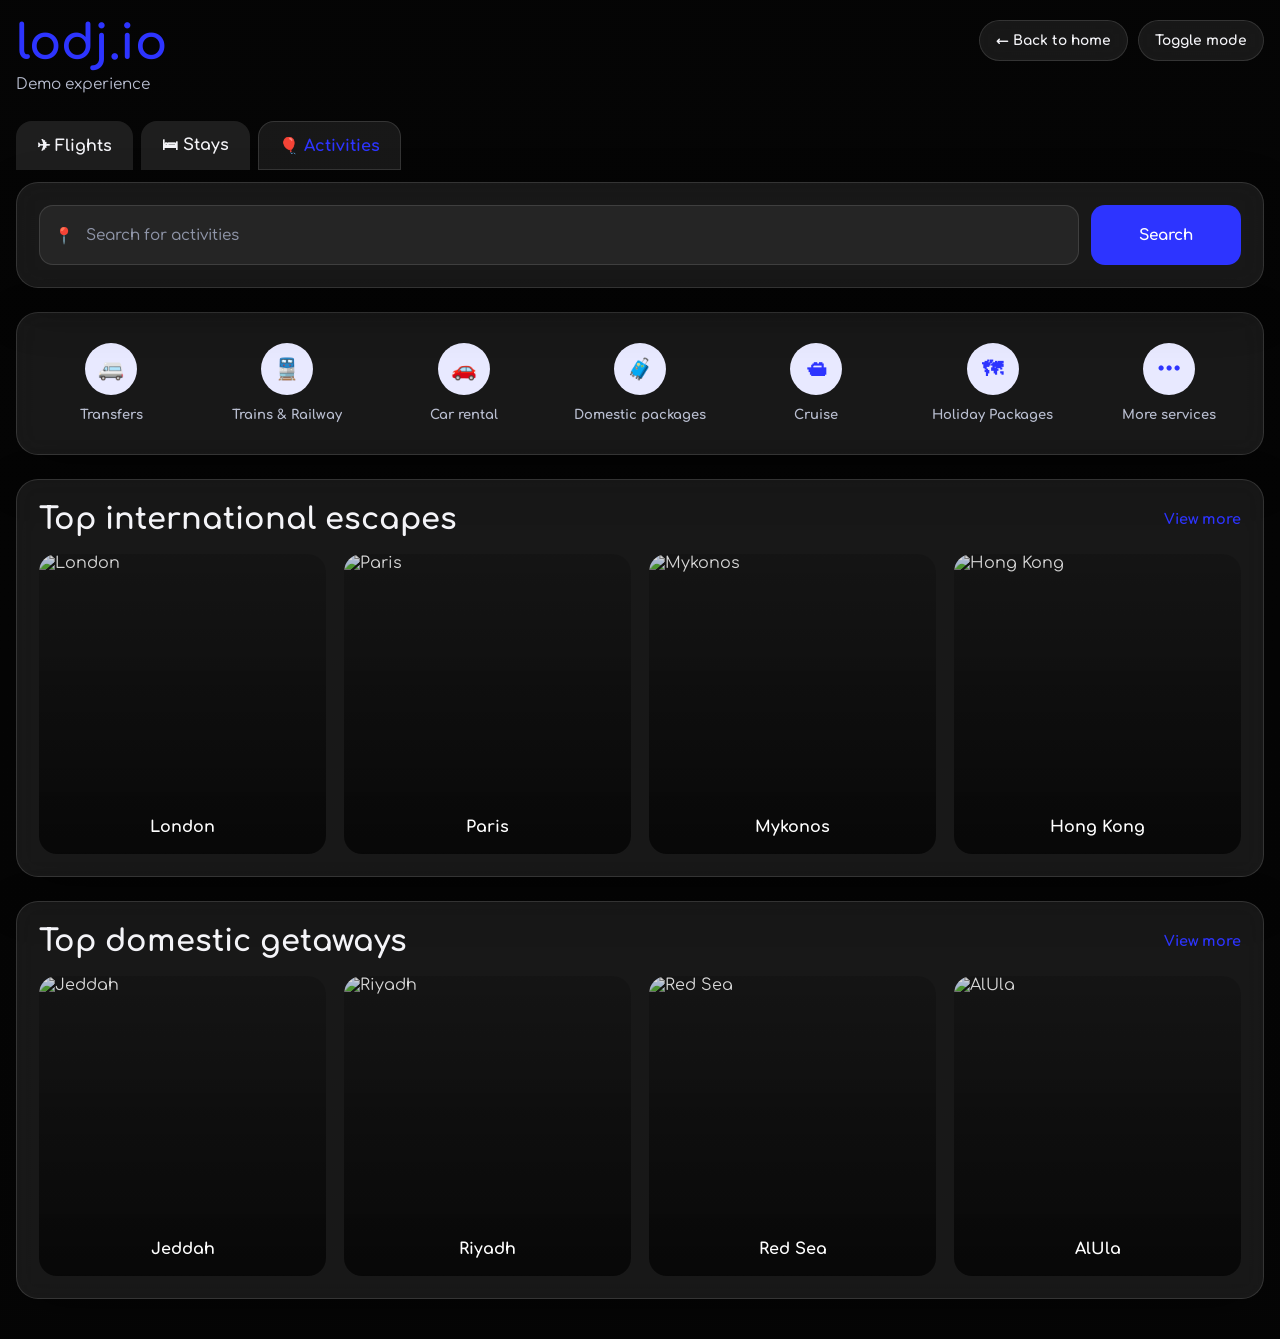
==== activities/index.html @ 9ab0baba "Restructure site into per-vertical paths - /flights, /hotels, /activities each have their own search" ====
<!doctype html>
<html lang="en">
<head>
  <meta charset="UTF-8">
  <meta name="viewport" content="width=device-width, initial-scale=1.0, viewport-fit=cover">
  <title>lodj.io · Activities</title>
  <link rel="preconnect" href="https://fonts.googleapis.com">
  <link rel="preconnect" href="https://fonts.gstatic.com" crossorigin>
  <link href="https://fonts.googleapis.com/css2?family=Comfortaa:wght@400;500;600;700&display=swap" rel="stylesheet">
  <link rel="stylesheet" href="../assets/css/search.css">
</head>
<body data-root="../" data-vertical="activities">
  <div class="page">
    <div id="search-topbar"></div>

    <div class="hero-card">
      <div class="panel active" id="activities">
        <div class="grid-activity">
          <div class="field">
            <span class="field-icon">📍</span>
            <input type="text" id="activity-search" placeholder="Search for activities">
          </div>

          <button class="search-btn" type="button" id="searchBtn">Search</button>
        </div>
      </div>
    </div>

    <div id="explore"></div>
  </div>

  <script src="../assets/js/verticals.js"></script>
  <script src="../assets/js/theme.js"></script>
  <script src="../data/destinations.js"></script>
  <script src="../assets/js/layout.js"></script>
  <script src="../assets/js/autocomplete.js"></script>
  <script src="search.js"></script>
</body>
</html>
---- assets/css/search.css ----
:root {
  --brand: #2D34FF;
  --brand-dark: #1c22c7;
  --brand-soft: #e8e9ff;
  --bg: #050505;
  --bg-elevated: #111217;
  --bg-card: rgba(255, 255, 255, 0.08);
  --text: #f4f4f8;
  --text-soft: #b9bed0;
  --text-muted: #8f95a8;
  --border: rgba(255, 255, 255, 0.12);
  --input-bg: rgba(255, 255, 255, 0.06);
  --shadow: 0 18px 50px rgba(0, 0, 0, 0.32);
}

body.light-mode {
  --bg: #f6f7fb;
  --bg-elevated: #ffffff;
  --bg-card: rgba(255, 255, 255, 0.96);
  --text: #191b22;
  --text-soft: #4f566b;
  --text-muted: #70778b;
  --border: rgba(25, 27, 34, 0.10);
  --input-bg: #f2f4fb;
  --shadow: 0 18px 45px rgba(22, 28, 45, 0.10);
}

* {
  box-sizing: border-box;
}

html, body {
  margin: 0;
  padding: 0;
  font-family: 'Comfortaa', sans-serif;
  background: var(--bg);
  color: var(--text);
  min-height: 100%;
  -webkit-text-size-adjust: 100%;
}

body {
  background:
    linear-gradient(rgba(5, 5, 5, 0.55), rgba(5, 5, 5, 0.65)),
    url('https://images.unsplash.com/photo-1500530855697-b586d89ba3ee?auto=format&fit=crop&w=1800&q=80') center center / cover no-repeat fixed;
}

body.light-mode {
  background:
    linear-gradient(rgba(246, 247, 251, 0.72), rgba(246, 247, 251, 0.82)),
    url('https://images.unsplash.com/photo-1500530855697-b586d89ba3ee?auto=format&fit=crop&w=1800&q=80') center center / cover no-repeat fixed;
}

a, button, input, select {
  font-family: 'Comfortaa', sans-serif;
}

.page {
  max-width: 1280px;
  margin: 0 auto;
  padding: max(20px, env(safe-area-inset-top)) 16px 40px;
  position: relative;
}

.topbar {
  display: flex;
  justify-content: space-between;
  align-items: flex-start;
  gap: 16px;
  margin-bottom: 28px;
}

.brand-wrap {
  display: flex;
  flex-direction: column;
  gap: 8px;
}

.logo {
  margin: 0;
  color: var(--brand);
  font-size: clamp(2.1rem, 6vw, 3rem);
  font-weight: 700;
  line-height: 1;
}

.sub {
  margin: 0;
  color: var(--text-soft);
  font-size: 0.95rem;
}

.top-actions {
  display: flex;
  align-items: center;
  gap: 10px;
  flex-wrap: wrap;
  justify-content: flex-end;
}

.home-link,
.mode-toggle {
  border: 1px solid var(--border);
  background: var(--bg-card);
  color: var(--text);
  text-decoration: none;
  padding: 12px 16px;
  border-radius: 999px;
  font-size: 0.86rem;
  font-weight: 700;
  cursor: pointer;
  backdrop-filter: blur(12px);
  -webkit-backdrop-filter: blur(12px);
}

.hero-card,
.services,
.section {
  background: var(--bg-card);
  border: 1px solid var(--border);
  border-radius: 22px;
  box-shadow: var(--shadow);
  backdrop-filter: blur(12px);
  -webkit-backdrop-filter: blur(12px);
}

.tabs {
  display: flex;
  gap: 8px;
  margin-bottom: 12px;
  flex-wrap: wrap;
  position: relative;
  z-index: 5;
}

.tab {
  border: 1px solid transparent;
  background: rgba(255, 255, 255, 0.10);
  color: var(--text);
  padding: 14px 20px;
  border-radius: 16px 16px 0 0;
  font-size: 1rem;
  font-weight: 700;
  cursor: pointer;
}

.tab.active {
  background: var(--bg-card);
  color: var(--brand);
  border-color: var(--border);
}

.hero-card {
  padding: 22px;
  position: relative;
  z-index: 20;
  overflow: visible;
}

.panel {
  display: none;
  overflow: visible;
}

.panel.active {
  display: block;
}

.filters {
  display: flex;
  flex-wrap: wrap;
  gap: 12px 16px;
  align-items: center;
  margin-bottom: 18px;
  position: relative;
  z-index: 20;
}

.pills {
  display: flex;
  gap: 10px;
  flex-wrap: wrap;
}

.pill {
  border: 1px solid var(--border);
  background: var(--input-bg);
  color: var(--text);
  border-radius: 999px;
  padding: 10px 14px;
  font-size: 0.88rem;
  font-weight: 700;
  cursor: pointer;
}

.pill.active {
  background: var(--brand-soft);
  color: var(--brand);
  border-color: rgba(45, 52, 255, 0.28);
}

.check {
  display: inline-flex;
  align-items: center;
  gap: 8px;
  color: var(--text-soft);
  font-size: 0.92rem;
  font-weight: 700;
}

.check input {
  width: 18px;
  height: 18px;
  accent-color: var(--brand);
}

.grid-flight,
.grid-stay,
.grid-activity {
  display: grid;
  gap: 12px;
  overflow: visible;
}

.grid-flight {
  grid-template-columns: 1.1fr 1.1fr 0.9fr 0.9fr 1fr 150px;
}

.grid-stay {
  grid-template-columns: 1.4fr 0.9fr 0.9fr 1fr 150px;
}

.grid-activity {
  grid-template-columns: 1fr 150px;
}

.field {
  position: relative;
  min-height: 60px;
  display: flex;
  align-items: center;
  padding: 0 16px 0 44px;
  background: var(--input-bg);
  border: 1px solid var(--border);
  border-radius: 14px;
  overflow: visible;
  z-index: 25;
}

.field:focus-within {
  z-index: 60;
}

.field-icon {
  position: absolute;
  left: 14px;
  top: 50%;
  transform: translateY(-50%);
  color: var(--brand);
  font-size: 1rem;
  z-index: 2;
}

.field input,
.field select {
  width: 100%;
  border: 0;
  outline: 0;
  background: transparent;
  color: var(--text);
  font-size: 0.95rem;
  font-weight: 700;
  min-width: 0;
}

.field input::placeholder {
  color: var(--text-muted);
  font-weight: 500;
}

.search-btn {
  min-height: 60px;
  border: 0;
  border-radius: 14px;
  background: var(--brand);
  color: #fff;
  font-size: 0.95rem;
  font-weight: 700;
  cursor: pointer;
  transition: 0.2s ease;
}

.search-btn:hover {
  background: var(--brand-dark);
}

.services {
  margin-top: 24px;
  padding: 18px 12px;
  position: relative;
  z-index: 1;
}

.services-row {
  display: grid;
  grid-template-columns: repeat(7, 1fr);
  gap: 12px;
}

.service {
  text-align: center;
  padding: 12px 6px;
}

.service-icon {
  width: 52px;
  height: 52px;
  margin: 0 auto 10px;
  border-radius: 50%;
  display: flex;
  align-items: center;
  justify-content: center;
  background: var(--brand-soft);
  color: var(--brand);
  font-size: 1.3rem;
  font-weight: 700;
}

.service-label {
  color: var(--text-soft);
  font-size: 0.82rem;
  line-height: 1.45;
  font-weight: 700;
}

.section {
  margin-top: 24px;
  padding: 22px;
  position: relative;
  z-index: 1;
}

.section-head {
  display: flex;
  align-items: center;
  justify-content: space-between;
  gap: 12px;
  margin-bottom: 18px;
  flex-wrap: wrap;
}

.section-head h2 {
  margin: 0;
  font-size: clamp(1.2rem, 4vw, 1.9rem);
  color: var(--text);
}

.view-more {
  color: var(--brand);
  text-decoration: none;
  font-size: 0.9rem;
  font-weight: 700;
}

.dest-grid {
  display: grid;
  grid-template-columns: repeat(4, 1fr);
  gap: 18px;
}

.dest-card {
  position: relative;
  height: 300px;
  border-radius: 18px;
  overflow: hidden;
  text-decoration: none;
  color: #fff;
  display: block;
}

.dest-card img {
  width: 100%;
  height: 100%;
  object-fit: cover;
  display: block;
}

.dest-card::after {
  content: "";
  position: absolute;
  inset: 0;
  background: linear-gradient(to top, rgba(0,0,0,0.68), rgba(0,0,0,0.14));
}

.dest-name {
  position: absolute;
  left: 0;
  right: 0;
  bottom: 18px;
  text-align: center;
  z-index: 1;
  font-size: 1rem;
  font-weight: 700;
}

.autocomplete-box {
  position: absolute;
  top: calc(100% + 8px);
  left: 0;
  min-width: 420px;
  width: max(100%, 420px);
  max-width: min(92vw, 560px);
  background: var(--bg-elevated);
  border: 1px solid var(--border);
  border-radius: 16px;
  box-shadow: 0 22px 60px rgba(0, 0, 0, 0.42);
  z-index: 9999;
  padding: 8px;
  display: none;
  max-height: 360px;
  overflow-y: auto;
}

.autocomplete-box.show {
  display: block;
}

.auto-section-title {
  padding: 8px 10px;
  color: var(--text-muted);
  font-size: 0.72rem;
  font-weight: 700;
  text-transform: uppercase;
  letter-spacing: 0.08em;
}

.auto-item {
  display: flex;
  justify-content: space-between;
  gap: 12px;
  align-items: center;
  padding: 12px 14px;
  border-radius: 12px;
  cursor: pointer;
}

.auto-item:hover {
  background: var(--input-bg);
}

.auto-main {
  color: var(--text);
  font-size: 0.9rem;
  font-weight: 700;
  line-height: 1.4;
}

.auto-sub {
  color: var(--text-muted);
  font-size: 0.78rem;
  margin-top: 3px;
  line-height: 1.55;
  max-width: 360px;
}

.auto-tag {
  background: var(--brand-soft);
  color: var(--brand);
  border-radius: 999px;
  padding: 6px 10px;
  font-size: 0.68rem;
  font-weight: 700;
  white-space: nowrap;
  flex-shrink: 0;
}

@media (max-width: 1100px) {
  .grid-flight,
  .grid-stay {
    grid-template-columns: 1fr 1fr;
  }

  .grid-activity {
    grid-template-columns: 1fr;
  }

  .services-row,
  .dest-grid {
    grid-template-columns: repeat(2, 1fr);
  }

  .search-btn {
    width: 100%;
  }
}

@media (max-width: 700px) {
  .page {
    padding-left: 12px;
    padding-right: 12px;
  }

  .topbar {
    flex-direction: column;
    align-items: stretch;
  }

  .top-actions {
    justify-content: flex-start;
  }

  .tabs {
    gap: 8px;
  }

  .tab {
    flex: 1 1 auto;
    border-radius: 14px;
    text-align: center;
    padding: 14px 12px;
    font-size: 0.88rem;
  }

  .hero-card {
    padding: 16px;
  }

  .grid-flight,
  .grid-stay,
  .grid-activity,
  .services-row,
  .dest-grid {
    grid-template-columns: 1fr;
  }

  .dest-card {
    height: 260px;
  }

  .filters {
    align-items: flex-start;
  }

  .check {
    font-size: 0.84rem;
  }

  .autocomplete-box {
    left: 0;
    right: 0;
    min-width: 0;
    width: 100%;
    max-width: 100%;
  }

  .auto-sub {
    max-width: 100%;
  }
}

/* Vertical tabs are links to /flights/, /hotels/, /activities/ */
a.tab {
  text-decoration: none;
  display: inline-block;
}
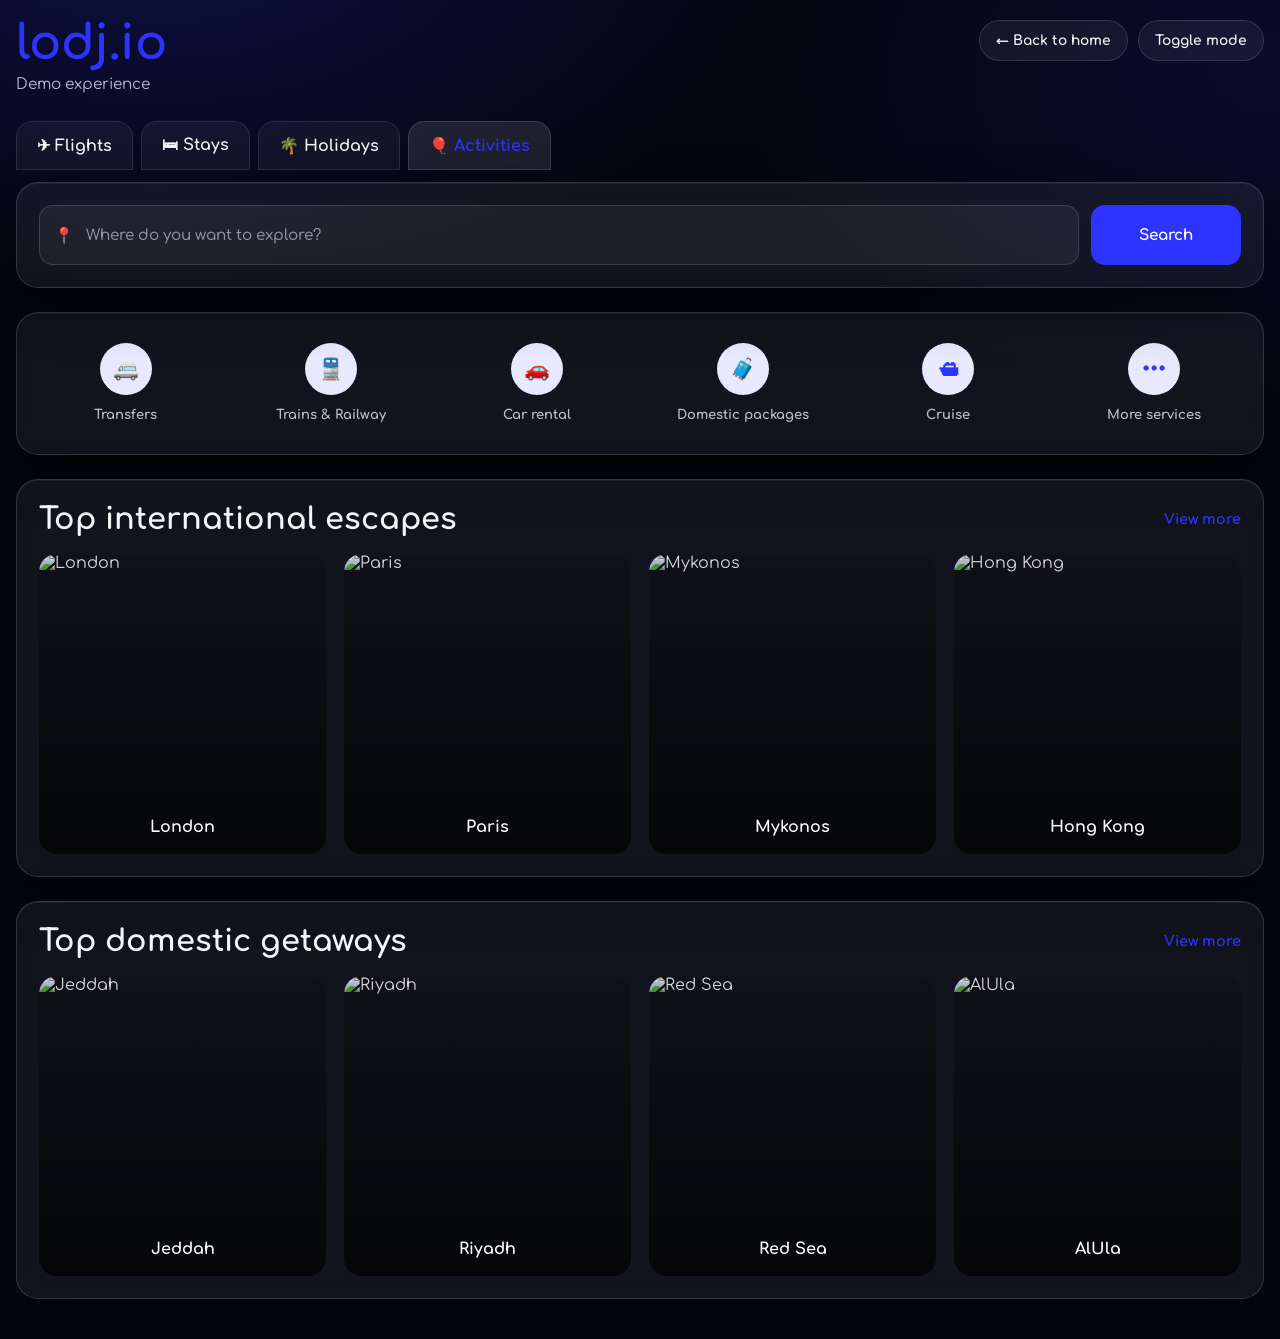
==== commit 4ff92571: "Navy theme, Holidays vertical, validated wildcard search, real airline logos - Replace background ph" ====
--- a/activities/index.html
+++ b/activities/index.html
@@ -18,7 +18,8 @@
         <div class="grid-activity">
           <div class="field">
             <span class="field-icon">📍</span>
-            <input type="text" id="activity-search" placeholder="Search for activities">
+            <input type="text" id="activity-search" placeholder="Where do you want to explore?" autocomplete="off">
+              <div class="autocomplete-box" id="activity-search-box"></div>
           </div>
 
           <button class="search-btn" type="button" id="searchBtn">Search</button>
--- a/assets/css/search.css
+++ b/assets/css/search.css
@@ -2,15 +2,15 @@
   --brand: #2D34FF;
   --brand-dark: #1c22c7;
   --brand-soft: #e8e9ff;
-  --bg: #050505;
-  --bg-elevated: #111217;
-  --bg-card: rgba(255, 255, 255, 0.08);
+  --bg: #04060f;
+  --bg-elevated: #0b1022;
+  --bg-card: rgba(255, 255, 255, 0.06);
   --text: #f4f4f8;
   --text-soft: #b9bed0;
   --text-muted: #8f95a8;
-  --border: rgba(255, 255, 255, 0.12);
-  --input-bg: rgba(255, 255, 255, 0.06);
-  --shadow: 0 18px 50px rgba(0, 0, 0, 0.32);
+  --border: rgba(255, 255, 255, 0.14);
+  --input-bg: rgba(255, 255, 255, 0.05);
+  --shadow: 0 18px 50px rgba(0, 0, 0, 0.45), inset 0 1px 0 rgba(255, 255, 255, 0.06);
 }
 
 body.light-mode {
@@ -39,16 +39,17 @@
   -webkit-text-size-adjust: 100%;
 }
 
+/* Deep navy, no photo, so the glass panels and tabs stand out */
 body {
   background:
-    linear-gradient(rgba(5, 5, 5, 0.55), rgba(5, 5, 5, 0.65)),
-    url('https://images.unsplash.com/photo-1500530855697-b586d89ba3ee?auto=format&fit=crop&w=1800&q=80') center center / cover no-repeat fixed;
+    radial-gradient(1100px 620px at 12% -10%, rgba(45, 52, 255, 0.22), transparent 60%),
+    radial-gradient(900px 560px at 100% 8%, rgba(45, 52, 255, 0.12), transparent 60%),
+    var(--bg);
+  background-attachment: fixed;
 }
 
 body.light-mode {
-  background:
-    linear-gradient(rgba(246, 247, 251, 0.72), rgba(246, 247, 251, 0.82)),
-    url('https://images.unsplash.com/photo-1500530855697-b586d89ba3ee?auto=format&fit=crop&w=1800&q=80') center center / cover no-repeat fixed;
+  background: var(--bg);
 }
 
 a, button, input, select {
@@ -134,8 +135,10 @@
 }
 
 .tab {
-  border: 1px solid transparent;
-  background: rgba(255, 255, 255, 0.10);
+  border: 1px solid rgba(255, 255, 255, 0.10);
+  background: rgba(255, 255, 255, 0.05);
+  backdrop-filter: blur(12px);
+  -webkit-backdrop-filter: blur(12px);
   color: var(--text);
   padding: 14px 20px;
   border-radius: 16px 16px 0 0;
@@ -144,8 +147,17 @@
   cursor: pointer;
 }
 
+.tab:hover {
+  background: rgba(255, 255, 255, 0.09);
+}
+
+body.light-mode .tab {
+  background: rgba(25, 27, 34, 0.04);
+  border-color: rgba(25, 27, 34, 0.08);
+}
+
 .tab.active {
-  background: var(--bg-card);
+  background: rgba(255, 255, 255, 0.10);
   color: var(--brand);
   border-color: var(--border);
 }
@@ -303,7 +315,7 @@
 
 .services-row {
   display: grid;
-  grid-template-columns: repeat(7, 1fr);
+  grid-template-columns: repeat(6, 1fr);
   gap: 12px;
 }
 
@@ -563,3 +575,72 @@
   text-decoration: none;
   display: inline-block;
 }
+
+.grid-holiday {
+  display: grid;
+  gap: 12px;
+  overflow: visible;
+  grid-template-columns: 1.1fr 1.1fr 0.9fr 0.9fr 1fr 150px;
+}
+
+/* ---- Search validation ---- */
+.field.invalid {
+  margin-bottom: 20px;
+  border-color: #ef4b58;
+  box-shadow: 0 0 0 3px rgba(239, 75, 88, 0.18);
+}
+
+.field-error {
+  position: absolute;
+  left: 14px;
+  top: calc(100% + 4px);
+  color: #ff6b77;
+  font-size: 0.72rem;
+  font-weight: 700;
+  white-space: nowrap;
+  pointer-events: none;
+}
+
+.field.invalid .autocomplete-box.show {
+  top: calc(100% + 24px);
+}
+
+.auto-item.active {
+  background: var(--input-bg);
+  outline: 1px solid rgba(45, 52, 255, 0.4);
+}
+
+.auto-empty {
+  padding: 12px 10px 4px;
+  color: var(--text-soft);
+  font-size: 0.86rem;
+  font-weight: 700;
+}
+
+.auto-hint {
+  padding: 8px 10px 4px;
+  margin-top: 4px;
+  border-top: 1px solid var(--border);
+  color: var(--text-muted);
+  font-size: 0.72rem;
+}
+
+.auto-hint b {
+  color: var(--text-soft);
+}
+
+@media (max-width: 1100px) {
+  .grid-holiday {
+    grid-template-columns: 1fr 1fr;
+  }
+}
+
+@media (max-width: 700px) {
+  .grid-holiday {
+    grid-template-columns: 1fr;
+  }
+
+  .field-error {
+    white-space: normal;
+  }
+}
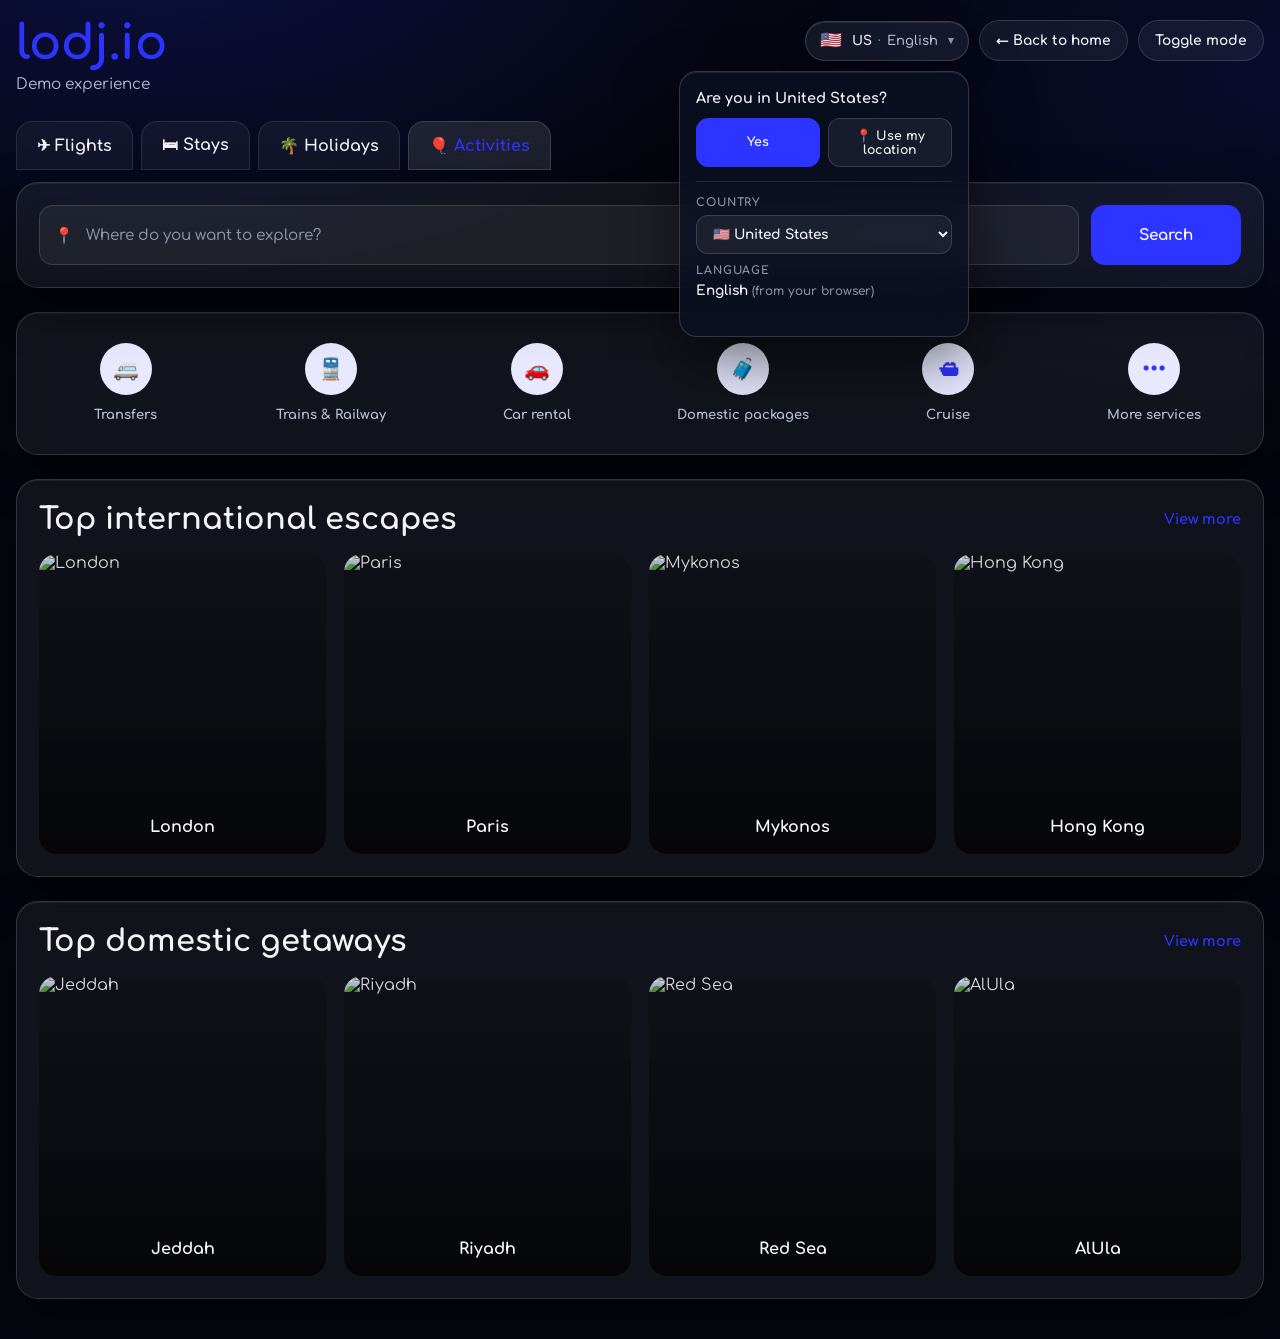
==== commit f764ed1f: "Add country + language glass box to page headers - Shows flag, country code and browser language nex" ====
--- a/activities/index.html
+++ b/activities/index.html
@@ -8,6 +8,7 @@
   <link rel="preconnect" href="https://fonts.gstatic.com" crossorigin>
   <link href="https://fonts.googleapis.com/css2?family=Comfortaa:wght@400;500;600;700&display=swap" rel="stylesheet">
   <link rel="stylesheet" href="../assets/css/search.css">
+  <link rel="stylesheet" href="../assets/css/locale.css">
 </head>
 <body data-root="../" data-vertical="activities">
   <div class="page">
@@ -34,6 +35,7 @@
   <script src="../assets/js/theme.js"></script>
   <script src="../data/destinations.js"></script>
   <script src="../assets/js/layout.js"></script>
+  <script src="../assets/js/locale.js"></script>
   <script src="../assets/js/autocomplete.js"></script>
   <script src="search.js"></script>
 </body>
--- a/assets/css/search.css
+++ b/assets/css/search.css
@@ -644,3 +644,12 @@
     white-space: normal;
   }
 }
+
+/* Return date greyed out for one-way flights */
+.field.disabled {
+  opacity: 0.4;
+}
+
+.field.disabled input {
+  cursor: not-allowed;
+}
--- a/assets/css/locale.css
+++ b/assets/css/locale.css
@@ -0,0 +1,212 @@
+/* Country + language glass box (assets/js/locale.js) */
+.locale {
+  position: relative;
+}
+
+.locale-btn {
+  display: inline-flex;
+  align-items: center;
+  gap: 10px;
+  padding: 8px 14px;
+  min-height: 40px;
+  border-radius: 999px;
+  border: 1px solid rgba(255, 255, 255, 0.16);
+  background: rgba(255, 255, 255, 0.07);
+  backdrop-filter: blur(14px) saturate(140%);
+  -webkit-backdrop-filter: blur(14px) saturate(140%);
+  box-shadow: inset 0 1px 0 rgba(255, 255, 255, 0.08), 0 10px 30px rgba(0, 0, 0, 0.25);
+  color: var(--text);
+  font-family: 'Comfortaa', sans-serif;
+  font-weight: 700;
+  font-size: 0.82rem;
+  cursor: pointer;
+}
+
+.locale-btn:hover {
+  background: rgba(255, 255, 255, 0.11);
+}
+
+.locale-flag {
+  display: inline-flex;
+  font-size: 1.1rem;
+  line-height: 1;
+}
+
+.locale-flag img {
+  width: 22px;
+  height: 16px;
+  object-fit: cover;
+  border-radius: 3px;
+  box-shadow: 0 0 0 1px rgba(255, 255, 255, 0.2);
+}
+
+.locale-text {
+  display: inline-flex;
+  gap: 6px;
+}
+
+.locale-lang {
+  color: var(--text-soft);
+  font-weight: 600;
+}
+
+.locale-lang::before {
+  content: '·';
+  margin-right: 6px;
+  color: var(--text-muted);
+}
+
+.locale-caret {
+  color: var(--text-muted);
+  font-size: 0.7rem;
+}
+
+.locale-pop {
+  display: none;
+  position: absolute;
+  top: calc(100% + 10px);
+  right: 0;
+  width: 290px;
+  padding: 16px;
+  border-radius: 18px;
+  border: 1px solid rgba(255, 255, 255, 0.16);
+  background: rgba(11, 16, 34, 0.82);
+  backdrop-filter: blur(18px) saturate(140%);
+  -webkit-backdrop-filter: blur(18px) saturate(140%);
+  box-shadow: 0 24px 60px rgba(0, 0, 0, 0.5), inset 0 1px 0 rgba(255, 255, 255, 0.08);
+  color: var(--text);
+  z-index: 10000;
+  text-align: left;
+}
+
+.locale.open .locale-pop {
+  display: block;
+}
+
+.locale-ask {
+  display: none;
+  padding-bottom: 14px;
+  margin-bottom: 14px;
+  border-bottom: 1px solid rgba(255, 255, 255, 0.1);
+}
+
+.locale.asking .locale-ask {
+  display: block;
+}
+
+.locale-q {
+  font-size: 0.9rem;
+  font-weight: 700;
+  margin-bottom: 10px;
+  line-height: 1.4;
+}
+
+.locale-actions {
+  display: flex;
+  gap: 8px;
+}
+
+.locale-actions button {
+  flex: 1;
+  padding: 9px 10px;
+  border-radius: 12px;
+  border: 1px solid rgba(255, 255, 255, 0.14);
+  background: rgba(255, 255, 255, 0.06);
+  color: var(--text);
+  font-family: 'Comfortaa', sans-serif;
+  font-weight: 700;
+  font-size: 0.78rem;
+  cursor: pointer;
+}
+
+.locale-actions .locale-yes {
+  background: var(--brand);
+  border-color: var(--brand);
+  color: #fff;
+}
+
+.locale-label {
+  display: block;
+  margin-top: 10px;
+  color: var(--text-muted);
+  font-size: 0.7rem;
+  font-weight: 700;
+  text-transform: uppercase;
+  letter-spacing: 0.08em;
+}
+
+.locale-select {
+  display: block;
+  width: 100%;
+  margin-top: 6px;
+  padding: 10px 12px;
+  border-radius: 12px;
+  border: 1px solid rgba(255, 255, 255, 0.14);
+  background: rgba(255, 255, 255, 0.06);
+  color: var(--text);
+  font-family: 'Comfortaa', sans-serif;
+  font-size: 0.85rem;
+  font-weight: 700;
+  text-transform: none;
+  letter-spacing: 0;
+}
+
+.locale-select option {
+  background: #0b1022;
+  color: #f4f4f8;
+}
+
+.locale-lang-row {
+  margin-top: 6px;
+  color: var(--text);
+  font-size: 0.85rem;
+  text-transform: none;
+  letter-spacing: 0;
+}
+
+.locale-note {
+  color: var(--text-muted);
+  font-weight: 600;
+  font-size: 0.75rem;
+}
+
+.locale-status {
+  margin-top: 10px;
+  color: var(--text-soft);
+  font-size: 0.75rem;
+  font-weight: 600;
+  min-height: 1em;
+}
+
+/* Light mode */
+body.light-mode .locale-btn {
+  background: rgba(255, 255, 255, 0.7);
+  border-color: rgba(25, 27, 34, 0.12);
+}
+
+body.light-mode .locale-pop {
+  background: rgba(255, 255, 255, 0.92);
+  border-color: rgba(25, 27, 34, 0.12);
+}
+
+body.light-mode .locale-select,
+body.light-mode .locale-actions button:not(.locale-yes) {
+  background: #f2f4fb;
+  border-color: rgba(25, 27, 34, 0.12);
+}
+
+body.light-mode .locale-select option {
+  background: #fff;
+  color: #191b22;
+}
+
+@media (max-width: 700px) {
+  .locale-pop {
+    position: fixed;
+    top: auto;
+    left: 12px;
+    right: 12px;
+    bottom: 12px;
+    width: auto;
+  }
+}
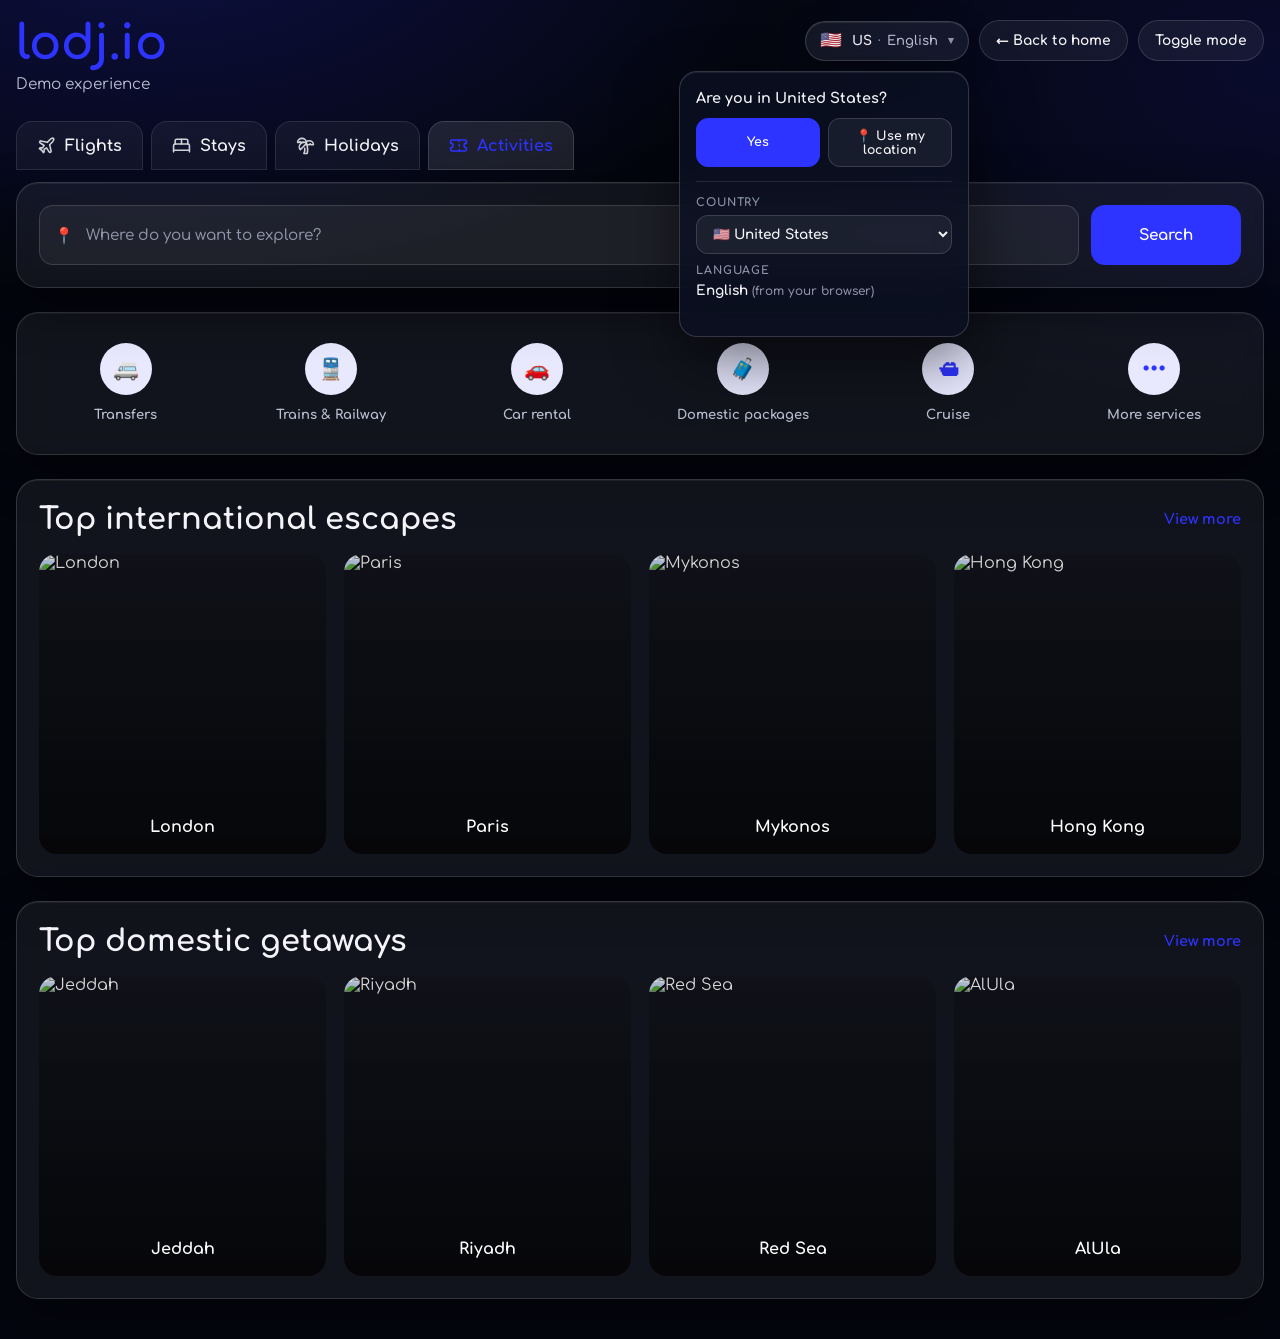
==== commit 58ccb464: "Import all 5,890 open Accor hotels (119 countries); merge city spellings; match hotel names Co-Autho" ====
--- a/activities/index.html
+++ b/activities/index.html
@@ -8,7 +8,7 @@
   <link rel="preconnect" href="https://fonts.gstatic.com" crossorigin>
   <link href="https://fonts.googleapis.com/css2?family=Comfortaa:wght@400;500;600;700&display=swap" rel="stylesheet">
   <link rel="stylesheet" href="../assets/css/search.css">
-  <link rel="stylesheet" href="../assets/css/locale.css">
+  <link rel="stylesheet" href="../assets/css/pos.css">
 </head>
 <body data-root="../" data-vertical="activities">
   <div class="page">
@@ -35,7 +35,7 @@
   <script src="../assets/js/theme.js"></script>
   <script src="../data/destinations.js"></script>
   <script src="../assets/js/layout.js"></script>
-  <script src="../assets/js/locale.js"></script>
+  <script src="../assets/js/pos.js"></script>
   <script src="../assets/js/autocomplete.js"></script>
   <script src="search.js"></script>
 </body>
--- a/assets/css/search.css
+++ b/assets/css/search.css
@@ -570,10 +570,24 @@
   }
 }
 
-/* Vertical tabs are links to /flights/, /hotels/, /activities/ */
+/* Vertical tabs are links to /flights/, /hotels/, /holidays/, /activities/ */
 a.tab {
   text-decoration: none;
-  display: inline-block;
+  display: inline-flex;
+  align-items: center;
+  justify-content: center;
+  gap: 9px;
+}
+
+.tab-icon {
+  width: 19px;
+  height: 19px;
+  flex-shrink: 0;
+  opacity: 0.85;
+}
+
+.tab.active .tab-icon {
+  opacity: 1;
 }
 
 .grid-holiday {
--- a/assets/css/pos.css
+++ b/assets/css/pos.css
@@ -0,0 +1,212 @@
+/* Country + language glass box (assets/js/locale.js) */
+.locale {
+  position: relative;
+}
+
+.locale-btn {
+  display: inline-flex;
+  align-items: center;
+  gap: 10px;
+  padding: 8px 14px;
+  min-height: 40px;
+  border-radius: 999px;
+  border: 1px solid rgba(255, 255, 255, 0.16);
+  background: rgba(255, 255, 255, 0.07);
+  backdrop-filter: blur(14px) saturate(140%);
+  -webkit-backdrop-filter: blur(14px) saturate(140%);
+  box-shadow: inset 0 1px 0 rgba(255, 255, 255, 0.08), 0 10px 30px rgba(0, 0, 0, 0.25);
+  color: var(--text);
+  font-family: 'Comfortaa', sans-serif;
+  font-weight: 700;
+  font-size: 0.82rem;
+  cursor: pointer;
+}
+
+.locale-btn:hover {
+  background: rgba(255, 255, 255, 0.11);
+}
+
+.locale-flag {
+  display: inline-flex;
+  font-size: 1.1rem;
+  line-height: 1;
+}
+
+.locale-flag img {
+  width: 22px;
+  height: 16px;
+  object-fit: cover;
+  border-radius: 3px;
+  box-shadow: 0 0 0 1px rgba(255, 255, 255, 0.2);
+}
+
+.locale-text {
+  display: inline-flex;
+  gap: 6px;
+}
+
+.locale-lang {
+  color: var(--text-soft);
+  font-weight: 600;
+}
+
+.locale-lang::before {
+  content: '·';
+  margin-right: 6px;
+  color: var(--text-muted);
+}
+
+.locale-caret {
+  color: var(--text-muted);
+  font-size: 0.7rem;
+}
+
+.locale-pop {
+  display: none;
+  position: absolute;
+  top: calc(100% + 10px);
+  right: 0;
+  width: 290px;
+  padding: 16px;
+  border-radius: 18px;
+  border: 1px solid rgba(255, 255, 255, 0.16);
+  background: rgba(11, 16, 34, 0.82);
+  backdrop-filter: blur(18px) saturate(140%);
+  -webkit-backdrop-filter: blur(18px) saturate(140%);
+  box-shadow: 0 24px 60px rgba(0, 0, 0, 0.5), inset 0 1px 0 rgba(255, 255, 255, 0.08);
+  color: var(--text);
+  z-index: 10000;
+  text-align: left;
+}
+
+.locale.open .locale-pop {
+  display: block;
+}
+
+.locale-ask {
+  display: none;
+  padding-bottom: 14px;
+  margin-bottom: 14px;
+  border-bottom: 1px solid rgba(255, 255, 255, 0.1);
+}
+
+.locale.asking .locale-ask {
+  display: block;
+}
+
+.locale-q {
+  font-size: 0.9rem;
+  font-weight: 700;
+  margin-bottom: 10px;
+  line-height: 1.4;
+}
+
+.locale-actions {
+  display: flex;
+  gap: 8px;
+}
+
+.locale-actions button {
+  flex: 1;
+  padding: 9px 10px;
+  border-radius: 12px;
+  border: 1px solid rgba(255, 255, 255, 0.14);
+  background: rgba(255, 255, 255, 0.06);
+  color: var(--text);
+  font-family: 'Comfortaa', sans-serif;
+  font-weight: 700;
+  font-size: 0.78rem;
+  cursor: pointer;
+}
+
+.locale-actions .locale-yes {
+  background: var(--brand);
+  border-color: var(--brand);
+  color: #fff;
+}
+
+.locale-label {
+  display: block;
+  margin-top: 10px;
+  color: var(--text-muted);
+  font-size: 0.7rem;
+  font-weight: 700;
+  text-transform: uppercase;
+  letter-spacing: 0.08em;
+}
+
+.locale-select {
+  display: block;
+  width: 100%;
+  margin-top: 6px;
+  padding: 10px 12px;
+  border-radius: 12px;
+  border: 1px solid rgba(255, 255, 255, 0.14);
+  background: rgba(255, 255, 255, 0.06);
+  color: var(--text);
+  font-family: 'Comfortaa', sans-serif;
+  font-size: 0.85rem;
+  font-weight: 700;
+  text-transform: none;
+  letter-spacing: 0;
+}
+
+.locale-select option {
+  background: #0b1022;
+  color: #f4f4f8;
+}
+
+.locale-lang-row {
+  margin-top: 6px;
+  color: var(--text);
+  font-size: 0.85rem;
+  text-transform: none;
+  letter-spacing: 0;
+}
+
+.locale-note {
+  color: var(--text-muted);
+  font-weight: 600;
+  font-size: 0.75rem;
+}
+
+.locale-status {
+  margin-top: 10px;
+  color: var(--text-soft);
+  font-size: 0.75rem;
+  font-weight: 600;
+  min-height: 1em;
+}
+
+/* Light mode */
+body.light-mode .locale-btn {
+  background: rgba(255, 255, 255, 0.7);
+  border-color: rgba(25, 27, 34, 0.12);
+}
+
+body.light-mode .locale-pop {
+  background: rgba(255, 255, 255, 0.92);
+  border-color: rgba(25, 27, 34, 0.12);
+}
+
+body.light-mode .locale-select,
+body.light-mode .locale-actions button:not(.locale-yes) {
+  background: #f2f4fb;
+  border-color: rgba(25, 27, 34, 0.12);
+}
+
+body.light-mode .locale-select option {
+  background: #fff;
+  color: #191b22;
+}
+
+@media (max-width: 700px) {
+  .locale-pop {
+    position: fixed;
+    top: auto;
+    left: 12px;
+    right: 12px;
+    bottom: 12px;
+    width: auto;
+  }
+}
